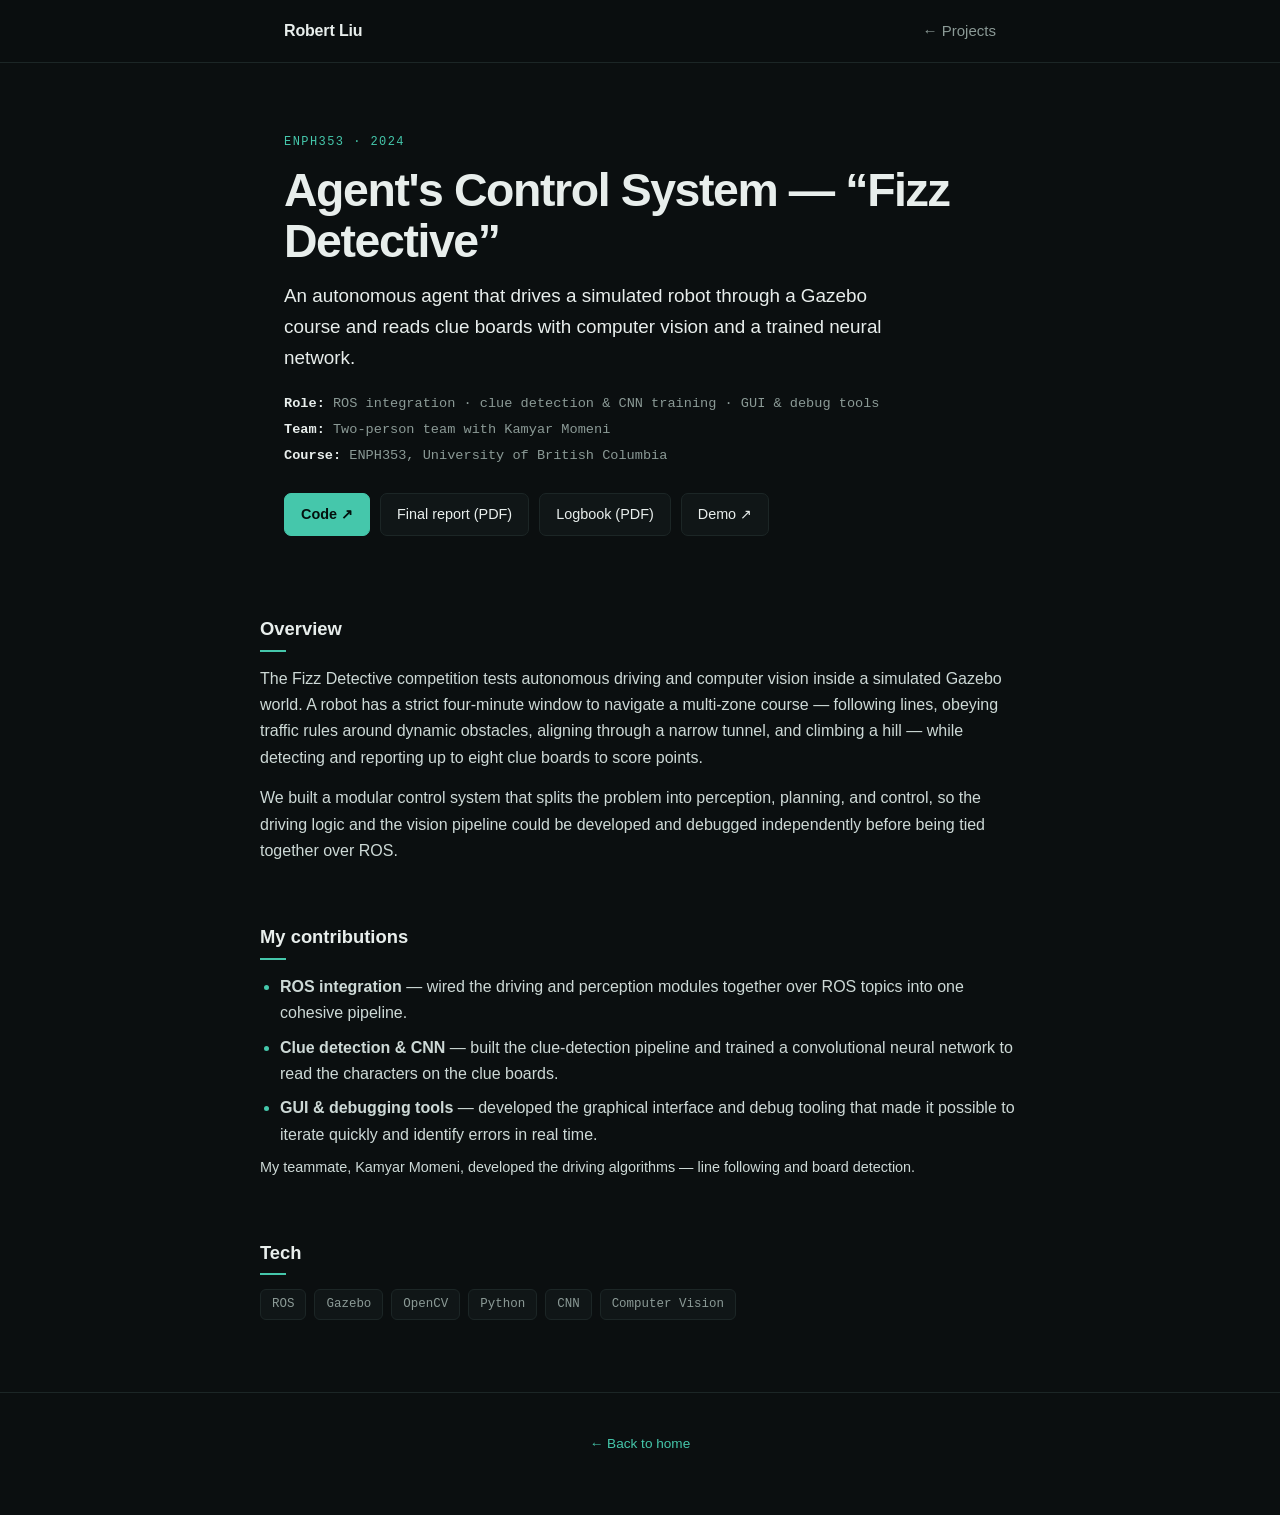
==== fizz-detective.html @ 8cc4cb7b "Add files via upload" ====
<!DOCTYPE html>
<html lang="en">
<head>
  <meta charset="UTF-8" />
  <meta name="viewport" content="width=device-width, initial-scale=1.0" />
  <title>Agent's Control System (Fizz Detective) — Robert Liu</title>
  <meta name="description" content="ENPH353 Fizz Detective — an autonomous simulated agent with CNN-based clue recognition." />
  <link rel="stylesheet" href="style.css" />
</head>
<body>
  <nav>
    <div class="wrap">
      <a class="brand" href="/">Robert Liu</a>
      <div class="links"><a href="/#projects">← Projects</a></div>
    </div>
  </nav>

  <header class="hero">
    <div class="wrap">
      <span class="eyebrow">ENPH353 · 2024</span>
      <h1>Agent's Control System — “Fizz Detective”</h1>
      <p class="lead">An autonomous agent that drives a simulated robot through a Gazebo course and reads clue boards with computer vision and a trained neural network.</p>
      <p class="meta">
        <b>Role:</b> ROS integration · clue detection &amp; CNN training · GUI &amp; debug tools<br />
        <b>Team:</b> Two-person team with Kamyar Momeni<br />
        <b>Course:</b> ENPH353, University of British Columbia
      </p>
      <div class="actions">
        <a class="primary" href="https://github.com/kmomeni04/Robot_Controller/tree/main" target="_blank" rel="noopener">Code ↗</a>
        <a href="/ENPH353_Final_Report.pdf" target="_blank" rel="noopener">Final report (PDF)</a>
        <a href="/ENPH353_Logbook.pdf" target="_blank" rel="noopener">Logbook (PDF)</a>
        <a href="https://www.youtube.com/watch?v=oxuRxtrO2Ag" target="_blank" rel="noopener">Demo ↗</a>
      </div>
    </div>
  </header>

  <main class="content wrap">
    <section>
      <h2>Overview</h2>
      <p>The Fizz Detective competition tests autonomous driving and computer vision inside a simulated Gazebo world. A robot has a strict four-minute window to navigate a multi-zone course — following lines, obeying traffic rules around dynamic obstacles, aligning through a narrow tunnel, and climbing a hill — while detecting and reporting up to eight clue boards to score points.</p>
      <p>We built a modular control system that splits the problem into perception, planning, and control, so the driving logic and the vision pipeline could be developed and debugged independently before being tied together over ROS.</p>
    </section>

    <section>
      <h2>My contributions</h2>
      <ul>
        <li><b>ROS integration</b> — wired the driving and perception modules together over ROS topics into one cohesive pipeline.</li>
        <li><b>Clue detection &amp; CNN</b> — built the clue-detection pipeline and trained a convolutional neural network to read the characters on the clue boards.</li>
        <li><b>GUI &amp; debugging tools</b> — developed the graphical interface and debug tooling that made it possible to iterate quickly and identify errors in real time.</li>
      </ul>
      <p class="note">My teammate, Kamyar Momeni, developed the driving algorithms — line following and board detection.</p>
    </section>

    <section>
      <h2>Tech</h2>
      <div class="tags">
        <span>ROS</span>
        <span>Gazebo</span>
        <span>OpenCV</span>
        <span>Python</span>
        <span>CNN</span>
        <span>Computer Vision</span>
      </div>
    </section>
  </main>

  <footer><div class="wrap"><a href="/">← Back to home</a></div></footer>
</body>
</html>
---- style.css ----
/* Shared styles for project detail pages */
:root {
  --bg:      #0b0f10;
  --panel:   #101617;
  --text:    #e8eeec;
  --muted:   #8b9a96;
  --line:    #1c2626;
  --accent:  #45c7ab;
  --max: 760px;
  --mono: ui-monospace, "SF Mono", "JetBrains Mono", Menlo, Consolas, monospace;
  --sans: -apple-system, BlinkMacSystemFont, "Segoe UI", Inter, Roboto, Helvetica, Arial, sans-serif;
}
* { box-sizing: border-box; }
html { scroll-behavior: smooth; }
body {
  margin: 0; background: var(--bg); color: var(--text);
  font-family: var(--sans); line-height: 1.65; -webkit-font-smoothing: antialiased;
}
.wrap { max-width: var(--max); margin: 0 auto; padding: 0 24px; }

nav {
  position: sticky; top: 0; z-index: 20;
  background: color-mix(in srgb, var(--bg) 85%, transparent);
  backdrop-filter: blur(10px); border-bottom: 1px solid var(--line);
}
nav .wrap { display: flex; align-items: center; justify-content: space-between; height: 62px; }
nav .brand { font-weight: 600; letter-spacing: -0.01em; color: var(--text); text-decoration: none; }
nav .links a { font-size: 0.94rem; color: var(--muted); text-decoration: none; }
nav .links a:hover { color: var(--accent); }

.hero { padding: 64px 0 8px; }
.hero .eyebrow {
  font-family: var(--mono); font-size: 0.75rem; letter-spacing: 0.12em;
  text-transform: uppercase; color: var(--accent);
}
.hero h1 { font-size: clamp(2rem, 5vw, 2.9rem); letter-spacing: -0.03em; line-height: 1.08; margin: 12px 0 14px; }
.hero .lead { font-size: 1.18rem; color: var(--text); margin: 0 0 18px; max-width: 640px; }
.hero .meta { font-family: var(--mono); color: var(--muted); font-size: 0.85rem; margin: 0 0 24px; line-height: 1.9; }
.hero .meta b { color: var(--text); font-weight: 600; }

.actions { display: flex; flex-wrap: wrap; gap: 10px; margin-bottom: 8px; }
.actions a {
  font-size: 0.9rem; text-decoration: none; padding: 9px 16px; border-radius: 7px;
  border: 1px solid var(--line); color: var(--text); background: var(--panel);
}
.actions a.primary { background: var(--accent); color: #04110e; border-color: var(--accent); font-weight: 600; }
.actions a:hover { border-color: var(--accent); }
.actions a.primary:hover { opacity: 0.9; }

main.content { padding: 40px 0 20px; }
main.content section { padding: 22px 0; }
main.content h2 {
  font-size: 1.15rem; margin: 0 0 14px; font-weight: 650;
  display: inline-block; position: relative; padding-bottom: 7px;
}
main.content h2::after { content: ""; position: absolute; left: 0; bottom: 0; width: 26px; height: 2px; background: var(--accent); }
main.content p { margin: 0 0 14px; color: #cdd9d6; }
main.content ul { margin: 0; padding-left: 20px; }
main.content ul li { color: #cdd9d6; margin-bottom: 8px; }
main.content ul li::marker { color: var(--accent); }

.tags { display: flex; flex-wrap: wrap; gap: 8px; }
.tags span {
  font-family: var(--mono); font-size: 0.78rem; color: var(--muted);
  border: 1px solid var(--line); background: var(--panel); border-radius: 6px; padding: 4px 11px;
}

.note { color: var(--muted); font-size: 0.9rem; }

footer { padding: 40px 0 60px; margin-top: 30px; color: var(--muted); font-size: 0.85rem; text-align: center; border-top: 1px solid var(--line); }
footer a { color: var(--accent); text-decoration: none; }
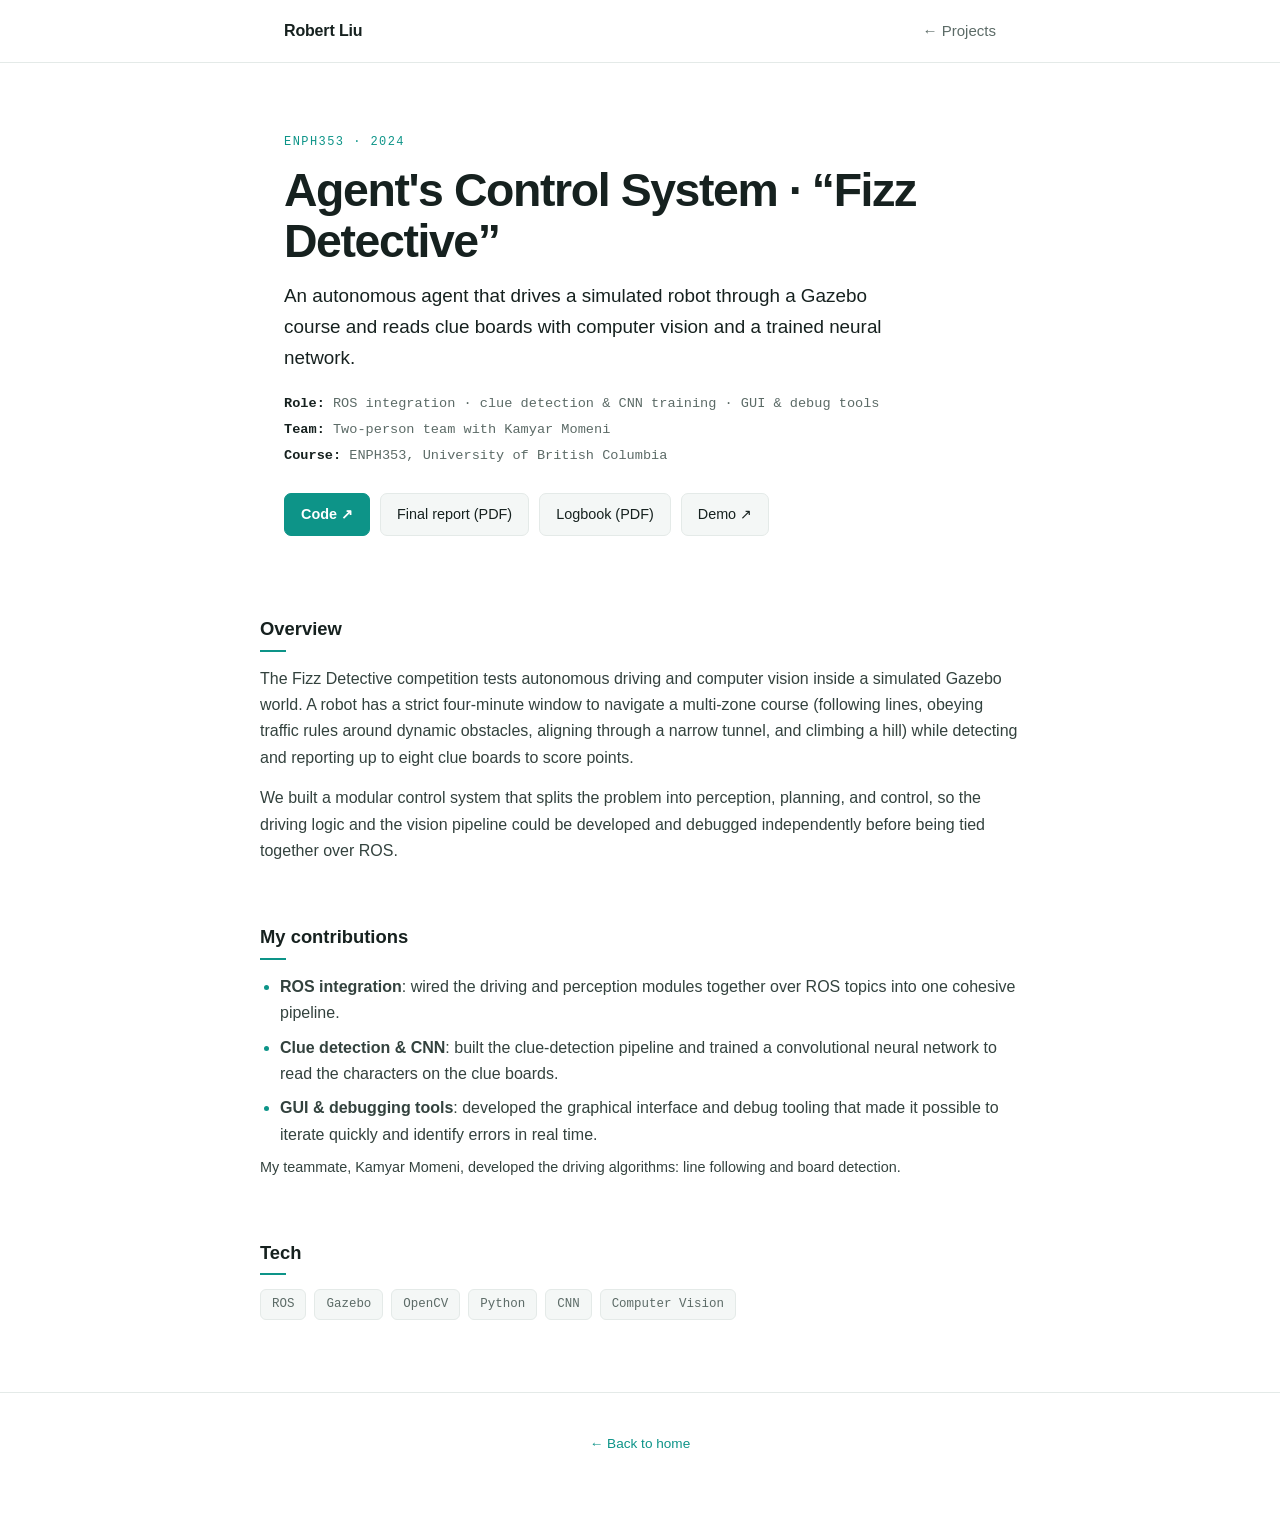
==== commit f94c3558: "Add files via upload" ====
--- a/fizz-detective.html
+++ b/fizz-detective.html
@@ -3,8 +3,8 @@
 <head>
   <meta charset="UTF-8" />
   <meta name="viewport" content="width=device-width, initial-scale=1.0" />
-  <title>Agent's Control System (Fizz Detective) — Robert Liu</title>
-  <meta name="description" content="ENPH353 Fizz Detective — an autonomous simulated agent with CNN-based clue recognition." />
+  <title>Agent's Control System (Fizz Detective) · Robert Liu</title>
+  <meta name="description" content="ENPH353 Fizz Detective: an autonomous simulated agent with CNN-based clue recognition." />
   <link rel="stylesheet" href="style.css" />
 </head>
 <body>
@@ -18,7 +18,7 @@
   <header class="hero">
     <div class="wrap">
       <span class="eyebrow">ENPH353 · 2024</span>
-      <h1>Agent's Control System — “Fizz Detective”</h1>
+      <h1>Agent's Control System · “Fizz Detective”</h1>
       <p class="lead">An autonomous agent that drives a simulated robot through a Gazebo course and reads clue boards with computer vision and a trained neural network.</p>
       <p class="meta">
         <b>Role:</b> ROS integration · clue detection &amp; CNN training · GUI &amp; debug tools<br />
@@ -37,18 +37,18 @@
   <main class="content wrap">
     <section>
       <h2>Overview</h2>
-      <p>The Fizz Detective competition tests autonomous driving and computer vision inside a simulated Gazebo world. A robot has a strict four-minute window to navigate a multi-zone course — following lines, obeying traffic rules around dynamic obstacles, aligning through a narrow tunnel, and climbing a hill — while detecting and reporting up to eight clue boards to score points.</p>
+      <p>The Fizz Detective competition tests autonomous driving and computer vision inside a simulated Gazebo world. A robot has a strict four-minute window to navigate a multi-zone course (following lines, obeying traffic rules around dynamic obstacles, aligning through a narrow tunnel, and climbing a hill) while detecting and reporting up to eight clue boards to score points.</p>
       <p>We built a modular control system that splits the problem into perception, planning, and control, so the driving logic and the vision pipeline could be developed and debugged independently before being tied together over ROS.</p>
     </section>
 
     <section>
       <h2>My contributions</h2>
       <ul>
-        <li><b>ROS integration</b> — wired the driving and perception modules together over ROS topics into one cohesive pipeline.</li>
-        <li><b>Clue detection &amp; CNN</b> — built the clue-detection pipeline and trained a convolutional neural network to read the characters on the clue boards.</li>
-        <li><b>GUI &amp; debugging tools</b> — developed the graphical interface and debug tooling that made it possible to iterate quickly and identify errors in real time.</li>
+        <li><b>ROS integration</b>: wired the driving and perception modules together over ROS topics into one cohesive pipeline.</li>
+        <li><b>Clue detection &amp; CNN</b>: built the clue-detection pipeline and trained a convolutional neural network to read the characters on the clue boards.</li>
+        <li><b>GUI &amp; debugging tools</b>: developed the graphical interface and debug tooling that made it possible to iterate quickly and identify errors in real time.</li>
       </ul>
-      <p class="note">My teammate, Kamyar Momeni, developed the driving algorithms — line following and board detection.</p>
+      <p class="note">My teammate, Kamyar Momeni, developed the driving algorithms: line following and board detection.</p>
     </section>
 
     <section>
--- a/style.css
+++ b/style.css
@@ -1,11 +1,12 @@
 /* Shared styles for project detail pages */
 :root {
-  --bg:      #0b0f10;
-  --panel:   #101617;
-  --text:    #e8eeec;
-  --muted:   #8b9a96;
-  --line:    #1c2626;
-  --accent:  #45c7ab;
+  --bg:      #ffffff;
+  --panel:   #f4f7f6;
+  --text:    #16211f;
+  --muted:   #5c6b67;
+  --line:    #e4eae8;
+  --accent:  #0d9488;
+  --prose:   #33423e;
   --max: 760px;
   --mono: ui-monospace, "SF Mono", "JetBrains Mono", Menlo, Consolas, monospace;
   --sans: -apple-system, BlinkMacSystemFont, "Segoe UI", Inter, Roboto, Helvetica, Arial, sans-serif;
@@ -43,7 +44,7 @@
   font-size: 0.9rem; text-decoration: none; padding: 9px 16px; border-radius: 7px;
   border: 1px solid var(--line); color: var(--text); background: var(--panel);
 }
-.actions a.primary { background: var(--accent); color: #04110e; border-color: var(--accent); font-weight: 600; }
+.actions a.primary { background: var(--accent); color: #ffffff; border-color: var(--accent); font-weight: 600; }
 .actions a:hover { border-color: var(--accent); }
 .actions a.primary:hover { opacity: 0.9; }
 
@@ -54,9 +55,9 @@
   display: inline-block; position: relative; padding-bottom: 7px;
 }
 main.content h2::after { content: ""; position: absolute; left: 0; bottom: 0; width: 26px; height: 2px; background: var(--accent); }
-main.content p { margin: 0 0 14px; color: #cdd9d6; }
+main.content p { margin: 0 0 14px; color: var(--prose); }
 main.content ul { margin: 0; padding-left: 20px; }
-main.content ul li { color: #cdd9d6; margin-bottom: 8px; }
+main.content ul li { color: var(--prose); margin-bottom: 8px; }
 main.content ul li::marker { color: var(--accent); }
 
 .tags { display: flex; flex-wrap: wrap; gap: 8px; }
@@ -67,5 +68,24 @@
 
 .note { color: var(--muted); font-size: 0.9rem; }
 
+/* Figures / diagrams */
+.figure { margin: 6px 0; border: 1px solid var(--line); border-radius: 10px; background: #0d1314; padding: 16px; }
+.figure svg { width: 100%; height: auto; display: block; }
+.figure figcaption { color: #93a29d; font-size: 0.8rem; margin-top: 12px; text-align: center; font-family: var(--mono); }
+
+/* Link lists */
+.linklist { list-style: none; padding: 0; margin: 0; }
+.linklist li { margin-bottom: 7px; padding-left: 16px; position: relative; }
+.linklist li::before { content: "→"; position: absolute; left: 0; color: var(--accent); }
+.linklist a { color: var(--accent); text-decoration: none; }
+.linklist a:hover { text-decoration: underline; }
+.linklist .desc { color: var(--muted); }
+
+/* Data table */
+table.data { border-collapse: collapse; font-size: 0.9rem; margin: 4px 0; }
+table.data th, table.data td { border: 1px solid var(--line); padding: 6px 14px; text-align: right; }
+table.data th { color: var(--muted); font-family: var(--mono); font-weight: 500; }
+table.data td { color: var(--prose); }
+
 footer { padding: 40px 0 60px; margin-top: 30px; color: var(--muted); font-size: 0.85rem; text-align: center; border-top: 1px solid var(--line); }
 footer a { color: var(--accent); text-decoration: none; }
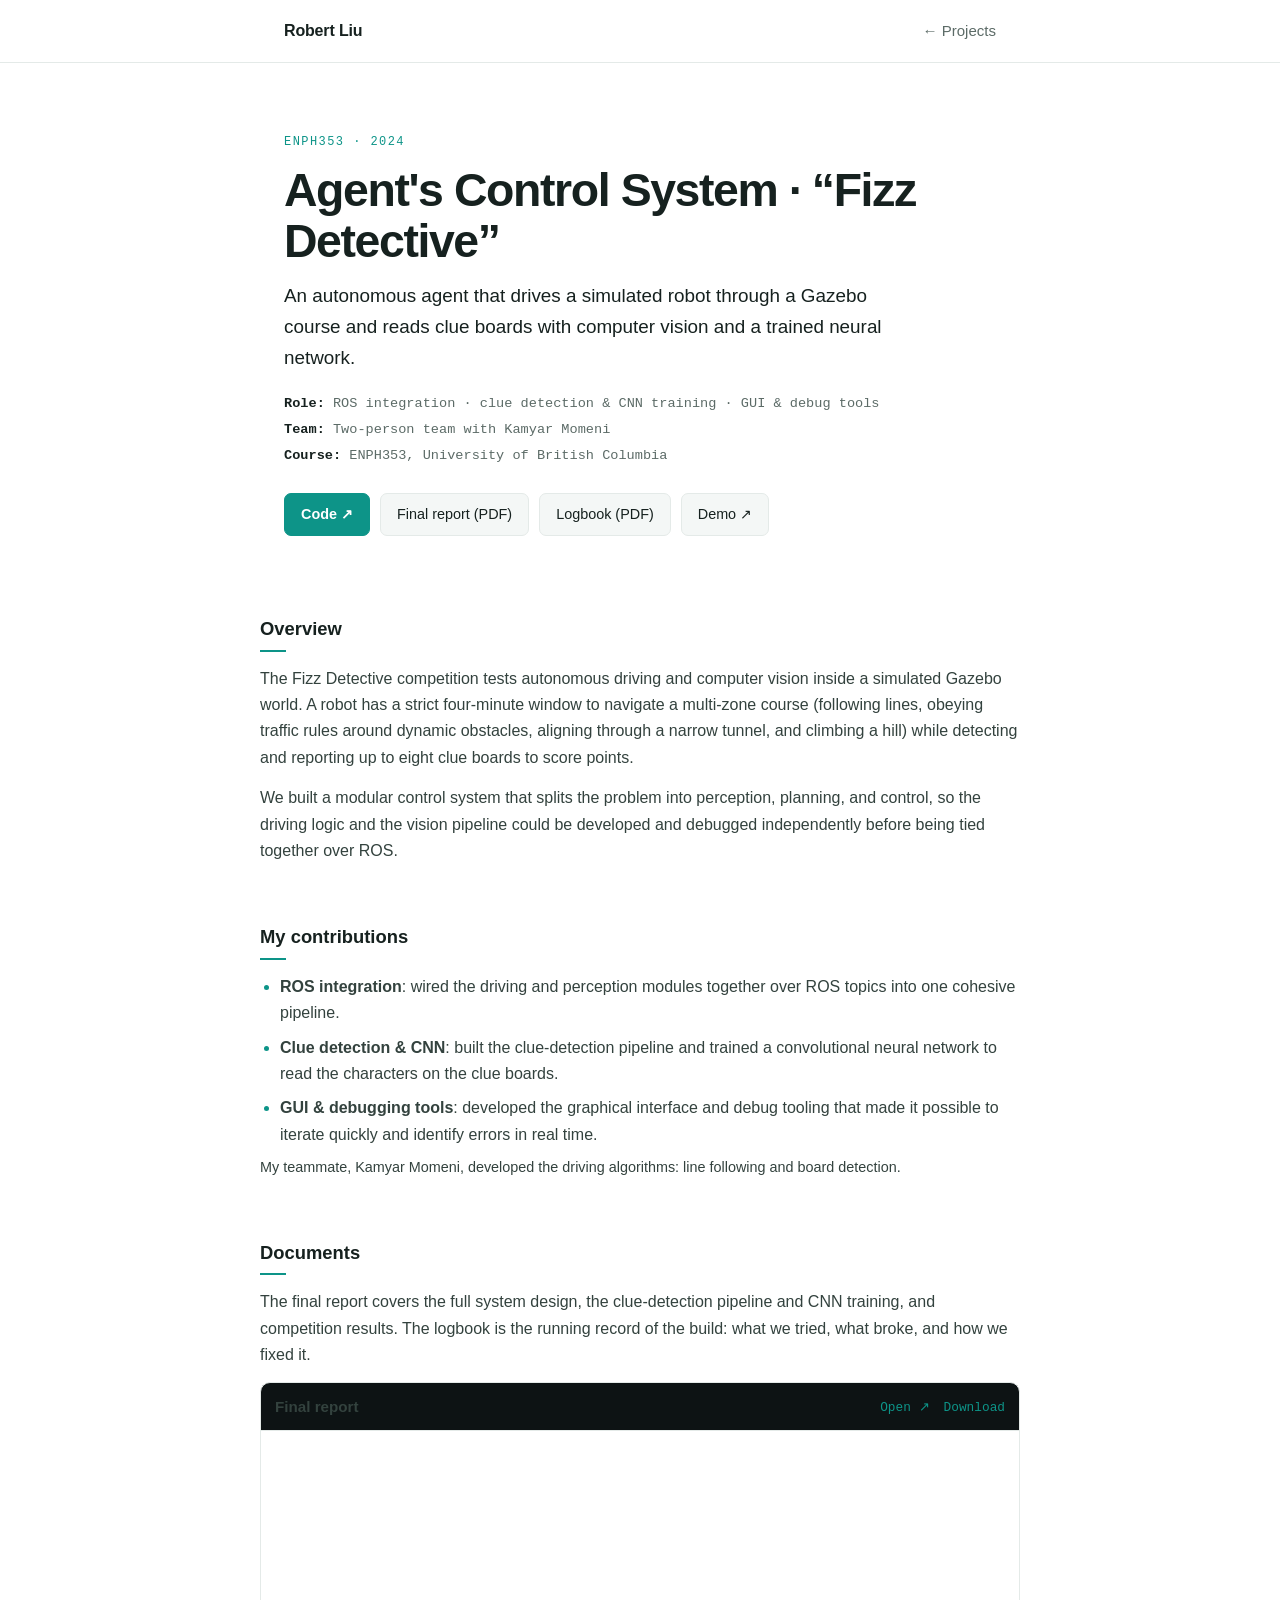
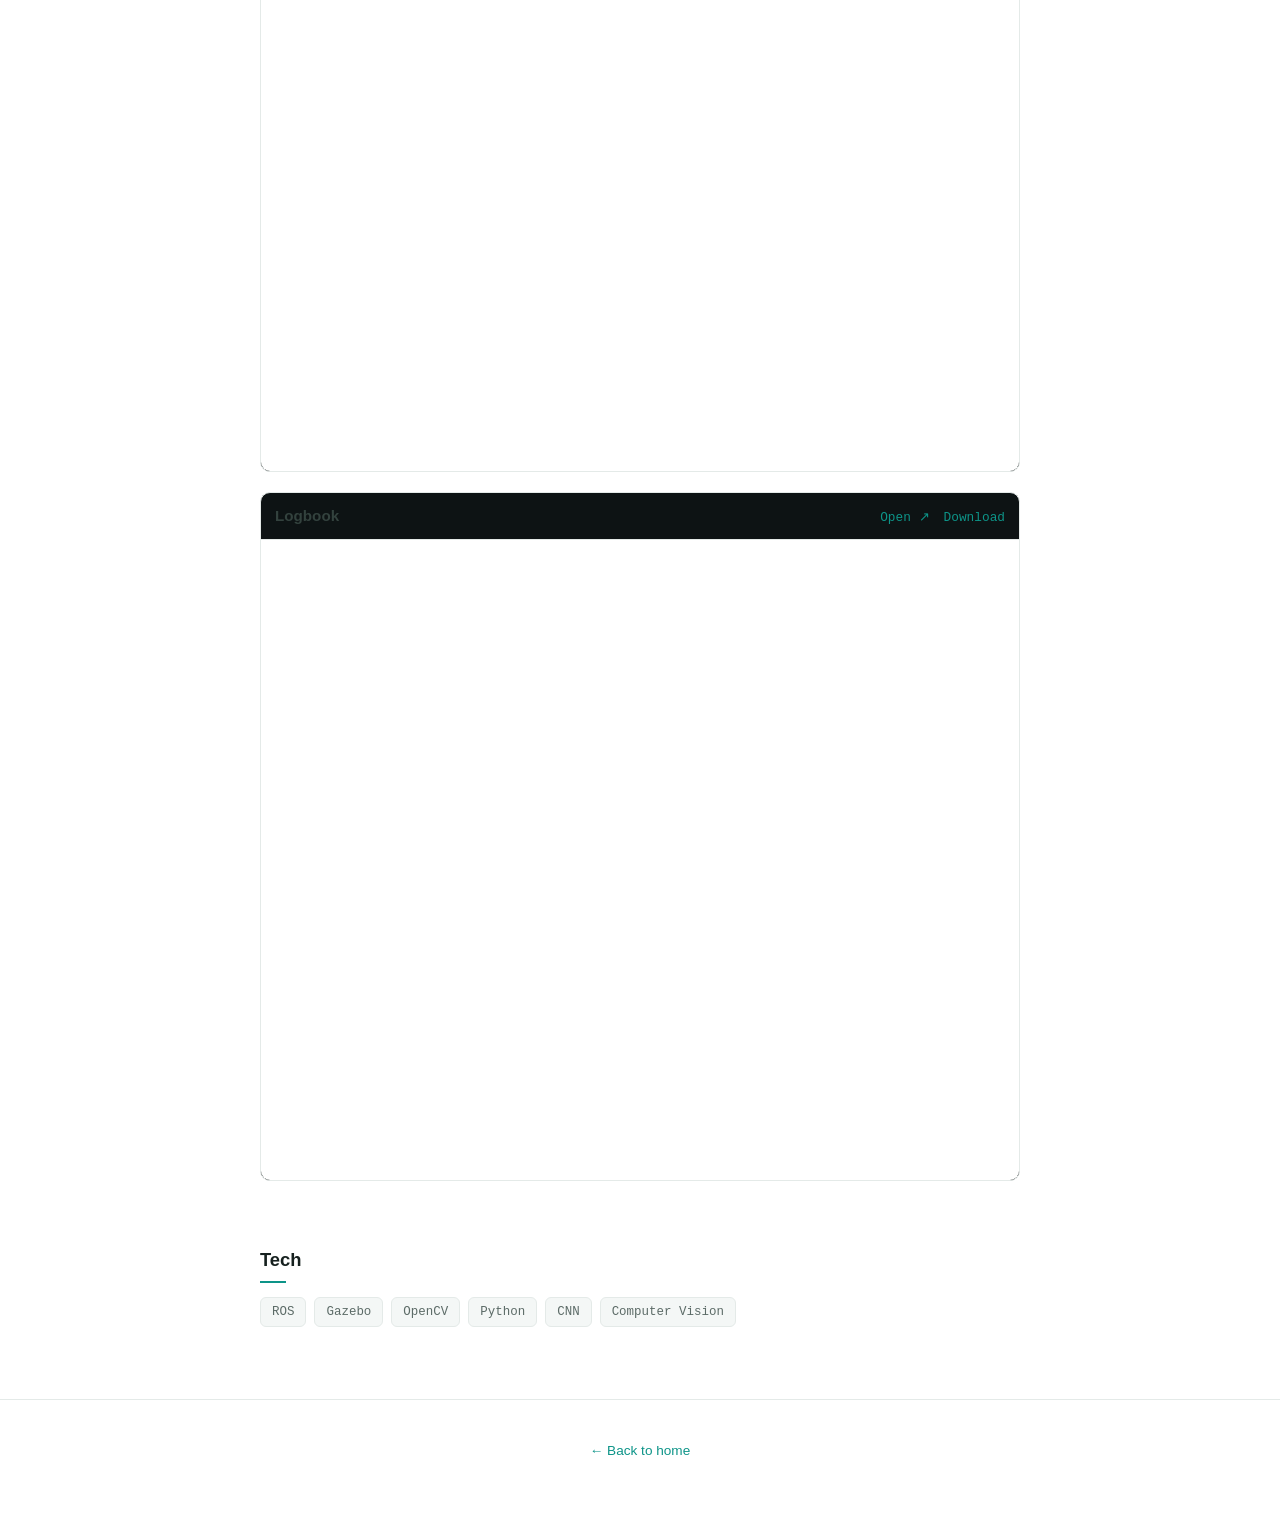
==== commit e24e5e1d: "Embed ENPH353 final report and logbook on the Fizz Detective page Add a Documents section with inlin" ====
--- a/fizz-detective.html
+++ b/fizz-detective.html
@@ -52,6 +52,25 @@
     </section>
 
     <section>
+      <h2>Documents</h2>
+      <p>The final report covers the full system design, the clue-detection pipeline and CNN training, and competition results. The logbook is the running record of the build: what we tried, what broke, and how we fixed it.</p>
+      <div class="doc">
+        <div class="doc-head">
+          <b>Final report</b>
+          <span><a href="/ENPH353_Final_Report.pdf" target="_blank" rel="noopener">Open ↗</a><a href="/ENPH353_Final_Report.pdf" download>Download</a></span>
+        </div>
+        <iframe src="/ENPH353_Final_Report.pdf#view=FitH" title="ENPH353 final report (PDF)" loading="lazy"></iframe>
+      </div>
+      <div class="doc">
+        <div class="doc-head">
+          <b>Logbook</b>
+          <span><a href="/ENPH353_Logbook.pdf" target="_blank" rel="noopener">Open ↗</a><a href="/ENPH353_Logbook.pdf" download>Download</a></span>
+        </div>
+        <iframe src="/ENPH353_Logbook.pdf#view=FitH" title="ENPH353 logbook (PDF)" loading="lazy"></iframe>
+      </div>
+    </section>
+
+    <section>
       <h2>Tech</h2>
       <div class="tags">
         <span>ROS</span>
--- a/style.css
+++ b/style.css
@@ -71,7 +71,19 @@
 /* Figures / diagrams */
 .figure { margin: 6px 0; border: 1px solid var(--line); border-radius: 10px; background: #0d1314; padding: 16px; }
 .figure svg { width: 100%; height: auto; display: block; }
+.figure img { width: 100%; height: auto; display: block; border-radius: 6px; }
+.figure.narrow img { max-width: 460px; margin: 0 auto; }
+.figure + .figure { margin-top: 16px; }
 .figure figcaption { color: #93a29d; font-size: 0.8rem; margin-top: 12px; text-align: center; font-family: var(--mono); }
+
+/* Embedded documents */
+.doc { margin: 6px 0 20px; border: 1px solid var(--line); border-radius: 10px; background: #0d1314; overflow: hidden; }
+.doc .doc-head { display: flex; flex-wrap: wrap; align-items: center; justify-content: space-between; gap: 8px; padding: 10px 14px; border-bottom: 1px solid var(--line); }
+.doc .doc-head b { color: var(--prose); font-size: 0.95rem; }
+.doc .doc-head a { color: var(--accent); text-decoration: none; font-family: var(--mono); font-size: 0.8rem; margin-left: 14px; }
+.doc .doc-head a:hover { text-decoration: underline; }
+.doc iframe { display: block; width: 100%; height: 640px; border: 0; background: #fff; }
+@media (max-width: 640px) { .doc iframe { height: 480px; } }
 
 /* Link lists */
 .linklist { list-style: none; padding: 0; margin: 0; }
